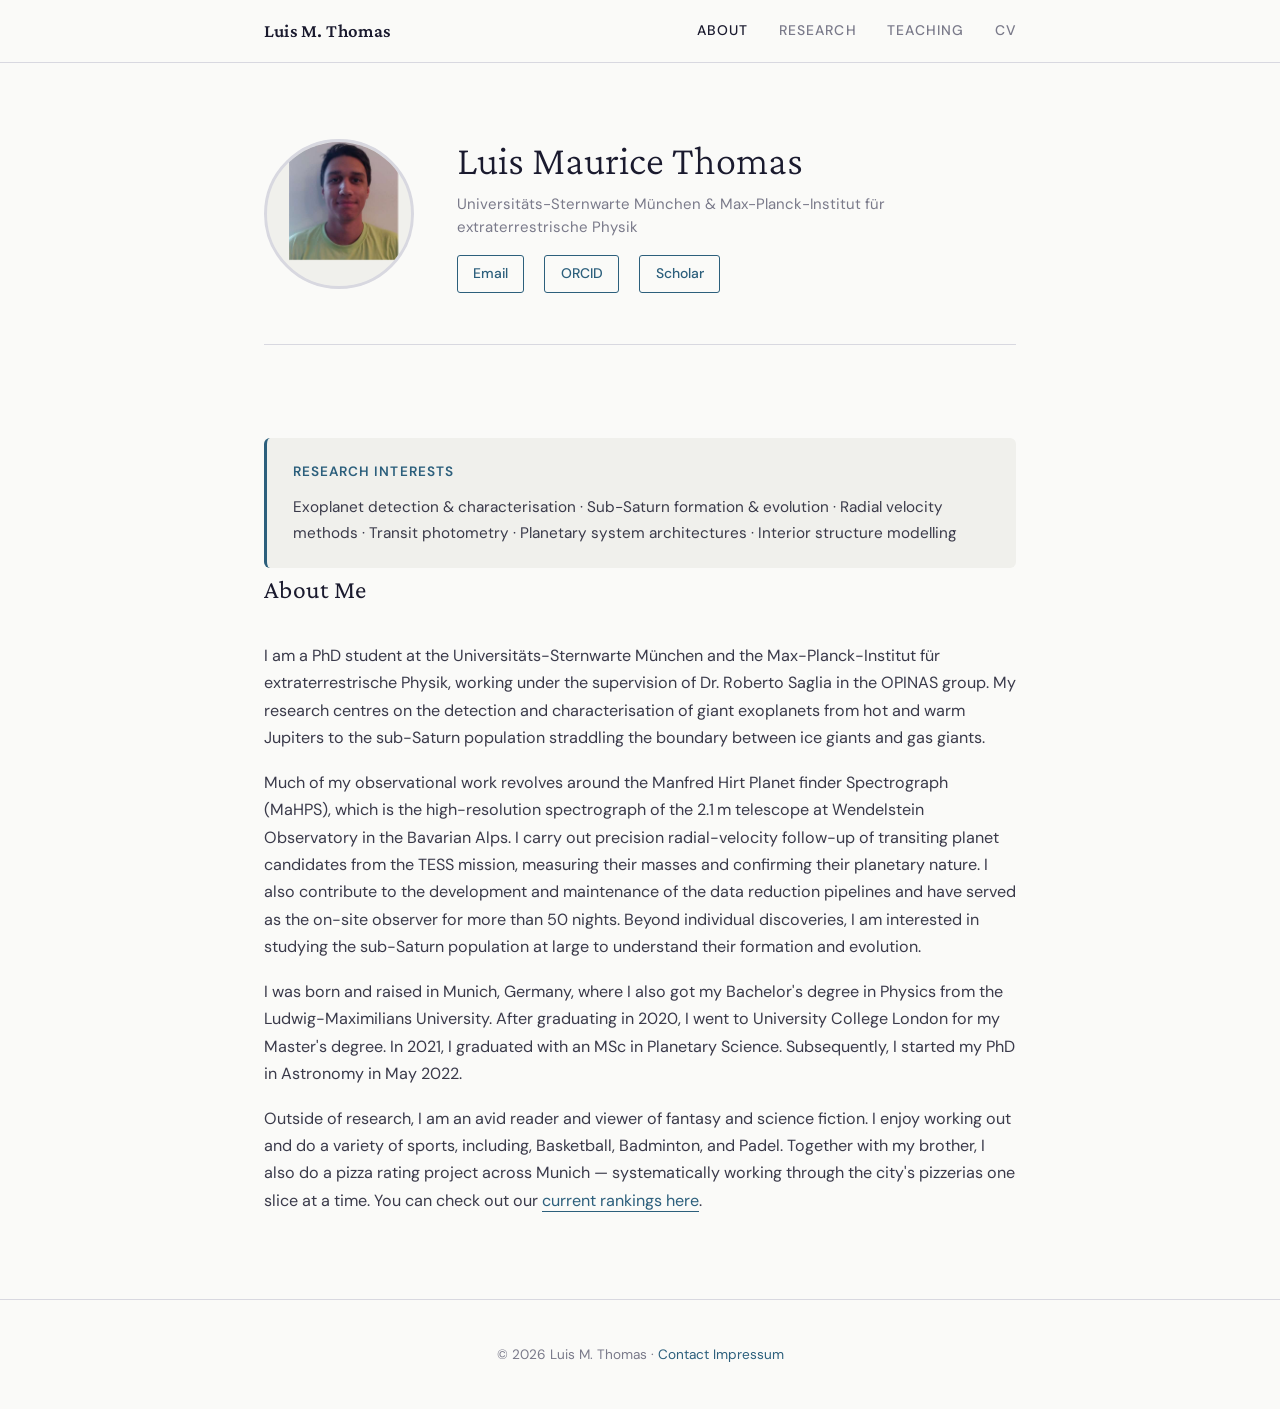
==== index.html @ b15a8b17 "Update navigation name from 'L. M. Thomas' to 'Luis M. Thomas'" ====
<!DOCTYPE html>
<html lang="en">
<head>
  <meta charset="UTF-8">
  <meta name="viewport" content="width=device-width, initial-scale=1.0">
  <title>Luis M. Thomas — Exoplanet Researcher</title>
  <meta name="description" content="PhD researcher in exoplanet detection and characterisation at LMU Munich and the Max Planck Institute for Extraterrestrial Physics.">
  <link rel="preconnect" href="https://fonts.googleapis.com">
  <link rel="preconnect" href="https://fonts.gstatic.com" crossorigin>
  <link href="https://fonts.googleapis.com/css2?family=Crimson+Pro:ital,wght@0,300;0,400;0,600;1,400&family=DM+Sans:wght@400;500;600&display=swap" rel="stylesheet">
  <link rel="stylesheet" href="style.css">
</head>
<body>

  <nav>
    <div class="nav-inner">
      <a href="index.html" class="nav-name">Luis M. Thomas</a>
      <div class="nav-links">
        <a href="index.html" class="active">About</a>
        <a href="research.html">Research</a>
        <a href="teaching.html">Teaching</a>
        <a href="Images/CV_LuisThomas.pdf" target="_blank">CV</a>
      </div>
    </div>
  </nav>

  <div class="container">

    <section class="hero" id="top">
      <div class="hero-grid fade-in">
        <div class="hero-photo">
          <img src="Images/Foto_LT.png" alt="Luis M. Thomas">
        </div>
        <div>
          <h1>Luis Maurice Thomas</h1>
          <div class="affiliation">
            Universitäts-Sternwarte München &amp; Max-Planck-Institut für extraterrestrische Physik
          </div>
          <div class="hero-links">
            <a href="mailto:lthomas@mpe.mpg.de">Email</a>
            <a href="https://orcid.org/0009-0006-1571-0306" target="_blank">ORCID</a>
            <a href="https://scholar.google.com/citations?user=QF1l3r8AAAAJ&hl=de" target="_blank">Scholar</a>
          </div>
        </div>
      </div>
    </section>

    <section class="about fade-in">
      <div class="research-interests">
        <h3>Research Interests</h3>
        <p>
          Exoplanet detection &amp; characterisation · Sub-Saturn formation &amp; evolution ·
          Radial velocity methods · Transit photometry · Planetary system architectures ·
          Interior structure modelling
        </p>
      </div>
      <h2 class="section-title">About Me</h2>
      <p>
        I am a PhD student at the Universitäts-Sternwarte München and the
        Max-Planck-Institut für extraterrestrische Physik, working under the supervision
        of Dr.&nbsp;Roberto Saglia in the OPINAS group. My research centres on the detection and
        characterisation of giant exoplanets from hot and warm Jupiters to the sub-Saturn population straddling the boundary between
        ice giants and gas giants.
      </p>
      <p>
        Much of my observational work revolves around the Manfred Hirt Planet finder Spectrograph (MaHPS), which is the high-resolution spectrograph of the 2.1&thinsp;m telescope at Wendelstein Observatory in the Bavarian Alps. 
        I carry out precision radial-velocity follow-up of transiting planet candidates from the TESS mission, measuring their masses and confirming their planetary nature. I also contribute to the development and maintenance of the data reduction pipelines and have served as the on-site observer for more than 50 nights.
        Beyond individual discoveries, I am interested in studying the sub-Saturn population at large to understand their formation and evolution.
        
      </p>
      <p>
        I was born and raised in Munich, Germany, where I also got my Bachelor's degree in Physics from the Ludwig-Maximilians University. 
        After graduating in 2020, I went to University College London for my Master's degree. In 2021, I graduated with an MSc in Planetary Science. 
        Subsequently, I started my PhD in Astronomy in May 2022. 
      </p>
      <p>
        Outside of research, I am an avid reader and viewer of fantasy and science fiction.
        I enjoy working out and do a variety of sports, including, Basketball, Badminton, and Padel. Together with my brother, I also do a pizza rating project across
        Munich — systematically working through the city's pizzerias one slice at a time.
        You can check out our <a href="Images/pizza_ranking.pdf" target="_blank" style="color: var(--accent); text-decoration: none; border-bottom: 1px solid var(--accent);">current rankings here</a>.
      </p>
    </section>

  </div>

  <footer>
    <div class="container">
      &copy; 2026 Luis M. Thomas ·
      <a href="mailto:lthomas@mpe.mpg.de">Contact</a>
      <a href="impressum.html">Impressum</a>
    </div>
  </footer>

  <script>
    document.addEventListener('DOMContentLoaded', () => {
      const observer = new IntersectionObserver((entries) => {
        entries.forEach(e => { if (e.isIntersecting) e.target.classList.add('visible'); });
      }, { threshold: 0.12 });
      document.querySelectorAll('.fade-in').forEach(el => observer.observe(el));
    });
  </script>
</body>
</html>
---- style.css ----
/* ── VARIABLES ── */
:root {
  --ink: #1a1a2e;
  --body: #3a3a4a;
  --muted: #7a7a8a;
  --rule: #d8d8e0;
  --bg: #fafaf8;
  --bg-alt: #f0f0ec;
  --accent: #2c5f7c;
  --accent-light: #e8f0f5;
  --serif: 'Crimson Pro', Georgia, serif;
  --sans: 'DM Sans', system-ui, sans-serif;
}

*, *::before, *::after { margin: 0; padding: 0; box-sizing: border-box; }
html { scroll-behavior: smooth; font-size: 17px; }

body {
  font-family: var(--sans);
  color: var(--body);
  background: var(--bg);
  line-height: 1.7;
  -webkit-font-smoothing: antialiased;
}

/* ── NAV ── */
nav {
  position: fixed;
  top: 0; left: 0; right: 0;
  z-index: 100;
  background: rgba(250, 250, 248, 0.92);
  backdrop-filter: blur(12px);
  border-bottom: 1px solid var(--rule);
}
nav .nav-inner {
  max-width: 820px;
  margin: 0 auto;
  padding: 0.9rem 2rem;
  display: flex;
  justify-content: space-between;
  align-items: center;
}
nav .nav-name {
  font-family: var(--serif);
  font-weight: 600;
  font-size: 1.1rem;
  color: var(--ink);
  text-decoration: none;
  letter-spacing: 0.01em;
}
nav .nav-links { display: flex; gap: 1.8rem; }
nav .nav-links a {
  font-size: 0.82rem;
  font-weight: 500;
  text-decoration: none;
  color: var(--muted);
  text-transform: uppercase;
  letter-spacing: 0.08em;
  transition: color 0.2s;
}
nav .nav-links a:hover,
nav .nav-links a.active { color: var(--ink); }

/* ── LAYOUT ── */
.container {
  max-width: 820px;
  margin: 0 auto;
  padding: 0 2rem;
}

section { padding: 4rem 0; }
section + section { border-top: 1px solid var(--rule); }

/* ── PAGE HEADER ── */
.page-header {
  padding-top: 7.5rem;
  padding-bottom: 2rem;
}
.page-header h1 {
  font-family: var(--serif);
  font-size: 2.2rem;
  font-weight: 300;
  color: var(--ink);
  line-height: 1.2;
}
.page-header .page-subtitle {
  font-size: 0.95rem;
  color: var(--muted);
  margin-top: 0.5rem;
}

/* ── HERO (index/about landing) ── */
.hero {
  padding-top: 8rem;
  padding-bottom: 3rem;
  border-bottom: none;
}
.hero-grid {
  display: grid;
  grid-template-columns: 150px 1fr;
  gap: 2.5rem;
  align-items: center;
}
.hero-photo {
  width: 150px;
  height: 150px;
  border-radius: 50%;
  background: var(--bg-alt);
  border: 3px solid var(--rule);
  display: flex;
  align-items: center;
  justify-content: center;
  font-size: 3rem;
  color: var(--muted);
  overflow: hidden;
}
.hero-photo img { width: 100%; height: 100%; object-fit: cover; }
.hero h1 {
  font-family: var(--serif);
  font-size: 2.4rem;
  font-weight: 300;
  color: var(--ink);
  line-height: 1.2;
  margin-bottom: 0.5rem;
}
.hero .subtitle {
  font-size: 1rem;
  color: var(--accent);
  font-weight: 500;
  margin-bottom: 0.6rem;
}
.hero .affiliation {
  font-size: 0.88rem;
  color: var(--muted);
  line-height: 1.5;
}
.hero .hero-links {
  margin-top: 1rem;
  display: flex;
  gap: 1.2rem;
  flex-wrap: wrap;
}
.hero .hero-links a {
  font-size: 0.82rem;
  font-weight: 500;
  text-decoration: none;
  color: var(--accent);
  border: 1px solid var(--accent);
  padding: 0.35rem 0.9rem;
  border-radius: 3px;
  transition: all 0.2s;
}
.hero .hero-links a:hover {
  background: var(--accent);
  color: #fff;
}

/* ── SECTION HEADINGS ── */
.section-title {
  font-family: var(--serif);
  font-size: 1.5rem;
  font-weight: 400;
  color: var(--ink);
  margin-bottom: 1.8rem;
  letter-spacing: 0.01em;
}

/* ── ABOUT (body text) ── */
.about p {
  margin-bottom: 1rem;
  font-size: 0.95rem;
}
.research-interests {
  margin-top: 1.5rem;
  padding: 1.3rem 1.5rem;
  background: var(--bg-alt);
  border-radius: 6px;
  border-left: 3px solid var(--accent);
}
.research-interests h3 {
  font-size: 0.8rem;
  font-weight: 600;
  text-transform: uppercase;
  letter-spacing: 0.08em;
  color: var(--accent);
  margin-bottom: 0.6rem;
}
.research-interests p {
  font-size: 0.9rem;
  margin-bottom: 0;
}

/* ── RESEARCH PAGE ── */
.research-block { padding: 3rem 0; }
.research-block + .research-block { border-top: 1px solid var(--rule); }
.research-block h2 {
  font-family: var(--serif);
  font-size: 1.4rem;
  font-weight: 400;
  color: var(--ink);
  margin-bottom: 1.2rem;
  line-height: 1.3;
}
.research-block p { font-size: 0.95rem; margin-bottom: 1rem; }
.research-block p:last-of-type { margin-bottom: 0; }
.research-block a {
  color: var(--accent);
  text-decoration: none;
  border-bottom: 1px solid transparent;
  transition: border-color 0.2s;
}
.research-block a:hover { border-bottom-color: var(--accent); }

.figure-group {
  display: grid;
  grid-template-columns: 1fr 1fr;
  gap: 1rem;
  margin: 1.5rem 0;
}
.figure-group.single { grid-template-columns: 1fr; max-width: 560px; }
.figure-slot {
  background: var(--bg-alt);
  border: 1px solid var(--rule);
  border-radius: 6px;
  overflow: hidden;
  margin: 1.5rem auto;
}
.figure-slot img { width: 100%; display: block; }
.figure-slot .placeholder {
  padding: 3rem 1.5rem;
  text-align: center;
  font-size: 0.82rem;
  color: var(--muted);
  font-style: italic;
}
.figure-slot figcaption {
  padding: 0.6rem 0.9rem;
  font-size: 0.78rem;
  color: var(--muted);
  border-top: 1px solid var(--rule);
  line-height: 1.45;
}

.paper-ref {
  display: inline-flex;
  align-items: center;
  gap: 0.3rem;
  font-size: 0.82rem;
  font-weight: 500;
  color: var(--accent);
  text-decoration: none;
  background: var(--accent-light);
  padding: 0.2rem 0.6rem;
  border-radius: 3px;
  border-bottom: none !important;
  transition: background 0.2s;
  margin: 0.15rem 0.1rem;
}
.paper-ref:hover { background: #d4e6ef; border-bottom: none !important; }

/* ── TEACHING PAGE ── */
.teaching-section { margin-bottom: 2.8rem; }
.teaching-section:last-child { margin-bottom: 0; }
.teaching-heading {
  font-family: var(--serif);
  font-size: 1.25rem;
  font-weight: 400;
  color: var(--ink);
  margin-bottom: 1.2rem;
}
.teaching-list {
  list-style: none;
  padding: 0;
}
.teaching-list li {
  position: relative;
  padding: 0.8rem 0 0.8rem 1.2rem;
  font-size: 0.92rem;
  border-bottom: 1px solid var(--rule);
}
.teaching-list li:last-child { border-bottom: none; }
.teaching-list li::before {
  content: '';
  position: absolute;
  left: 0;
  top: 1.15rem;
  width: 5px;
  height: 5px;
  border-radius: 50%;
  background: var(--accent);
}
.teaching-list a {
  color: var(--accent);
  text-decoration: none;
  border-bottom: 1px solid transparent;
  transition: border-color 0.2s;
}
.teaching-list a:hover { border-bottom-color: var(--accent); }

.mentee-entry {
  padding: 1rem 0;
  border-bottom: 1px solid var(--rule);
}
.mentee-entry:last-child { border-bottom: none; }
.mentee-name {
  font-weight: 600;
  color: var(--ink);
  font-size: 0.95rem;
}
.mentee-current {
  font-size: 0.82rem;
  color: var(--muted);
  margin-top: 0.15rem;
}
.mentee-project {
  font-size: 0.88rem;
  margin-top: 0.3rem;
}
.mentee-project .type {
  font-weight: 500;
  color: var(--body);
}
.mentee-project .dates {
  font-size: 0.82rem;
  color: var(--muted);
}

/* ── FOOTER ── */
footer {
  padding: 2.5rem 0;
  border-top: 1px solid var(--rule);
  text-align: center;
  font-size: 0.8rem;
  color: var(--muted);
}
footer a { color: var(--accent); text-decoration: none; }
footer a:hover { text-decoration: underline; }

/* ── ANIMATIONS ── */
.fade-in {
  opacity: 0;
  transform: translateY(14px);
  transition: opacity 0.5s ease, transform 0.5s ease;
}
.fade-in.visible { opacity: 1; transform: translateY(0); }

/* ── RESPONSIVE ── */
@media (max-width: 640px) {
  html { font-size: 15px; }
  .hero-grid {
    grid-template-columns: 1fr;
    text-align: center;
    justify-items: center;
  }
  .hero .hero-links { justify-content: center; }
  nav .nav-links { gap: 1rem; }
  nav .nav-links a { font-size: 0.75rem; }
  .figure-group { grid-template-columns: 1fr; }
}
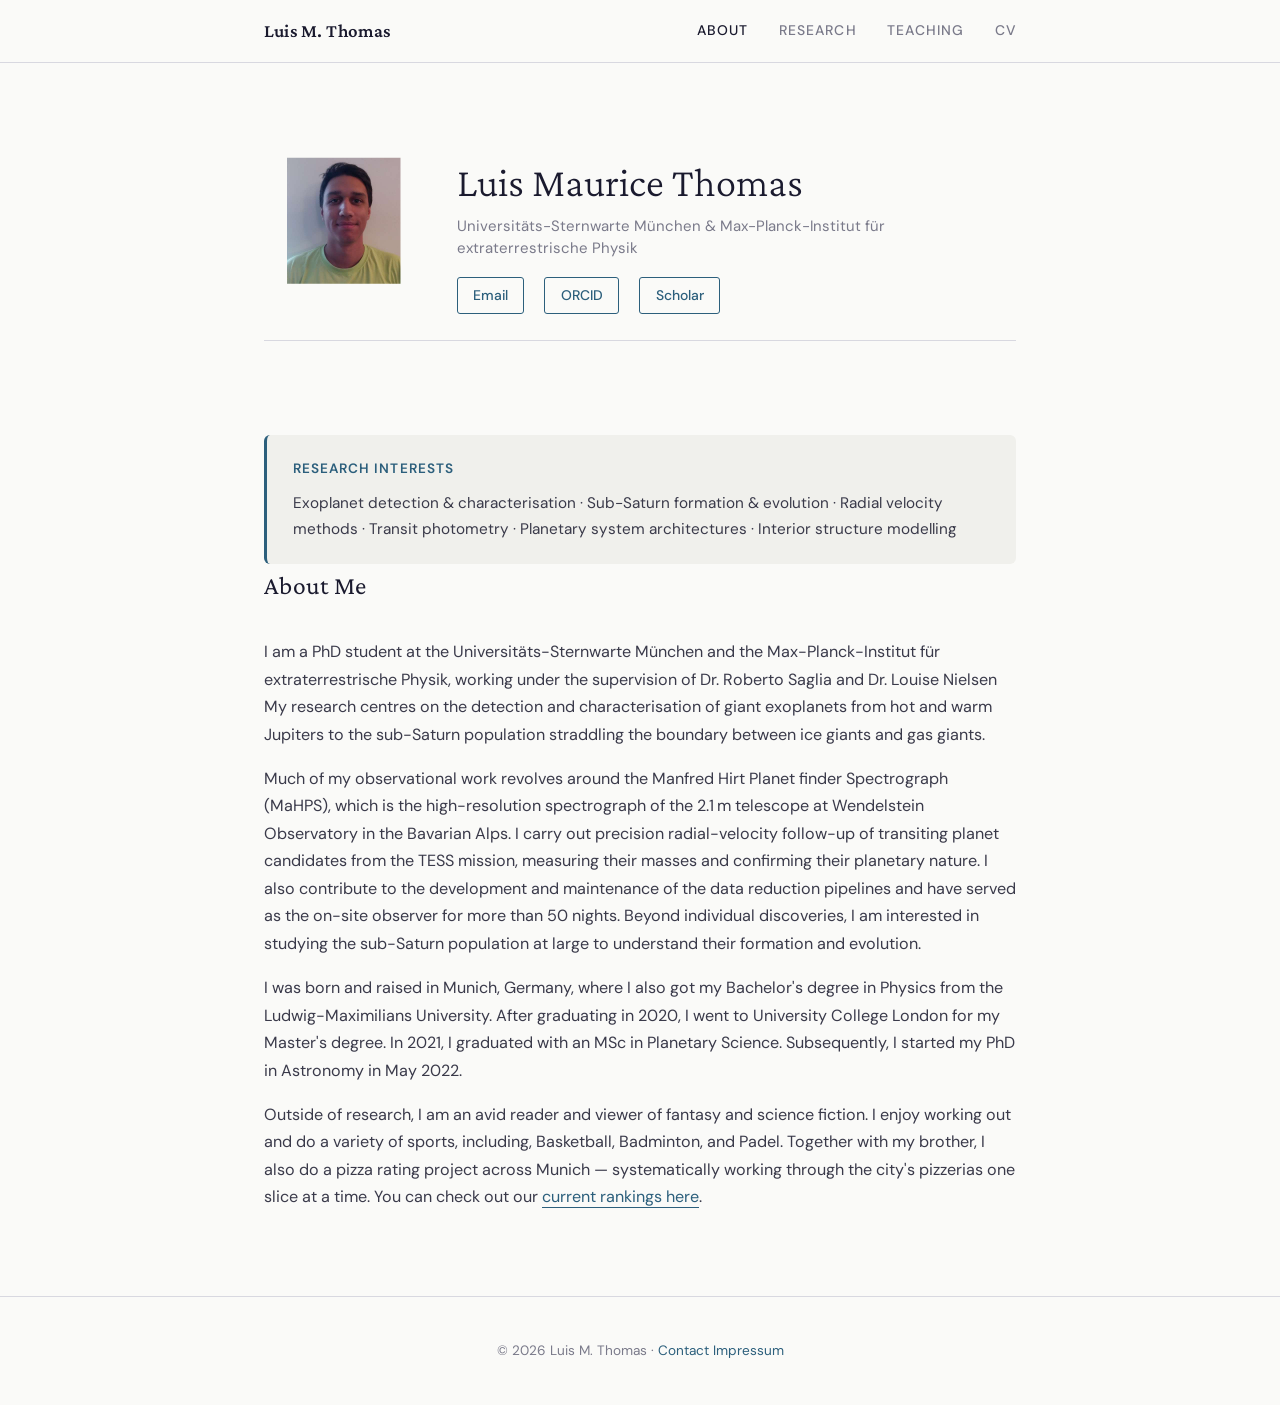
==== commit 202bc38a: "Fix author attribution in About Me section" ====
--- a/index.html
+++ b/index.html
@@ -5,6 +5,7 @@
   <meta name="viewport" content="width=device-width, initial-scale=1.0">
   <title>Luis M. Thomas — Exoplanet Researcher</title>
   <meta name="description" content="PhD researcher in exoplanet detection and characterisation at LMU Munich and the Max Planck Institute for Extraterrestrial Physics.">
+  <meta name="google-site-verification" content="ayD5KF917jxEvNdZZ9BDGF9L7ErZldsMIMGQnNhTNCA" />
   <link rel="preconnect" href="https://fonts.googleapis.com">
   <link rel="preconnect" href="https://fonts.gstatic.com" crossorigin>
   <link href="https://fonts.googleapis.com/css2?family=Crimson+Pro:ital,wght@0,300;0,400;0,600;1,400&family=DM+Sans:wght@400;500;600&display=swap" rel="stylesheet">
@@ -58,7 +59,7 @@
       <p>
         I am a PhD student at the Universitäts-Sternwarte München and the
         Max-Planck-Institut für extraterrestrische Physik, working under the supervision
-        of Dr.&nbsp;Roberto Saglia in the OPINAS group. My research centres on the detection and
+        of Dr.&nbsp;Roberto Saglia and Dr.&nbsp;Louise Nielsen My research centres on the detection and
         characterisation of giant exoplanets from hot and warm Jupiters to the sub-Saturn population straddling the boundary between
         ice giants and gas giants.
       </p>
--- a/style.css
+++ b/style.css
@@ -74,7 +74,7 @@
 /* ── PAGE HEADER ── */
 .page-header {
   padding-top: 7.5rem;
-  padding-bottom: 2rem;
+  padding-bottom: 0.25rem;   /* was 2rem */
 }
 .page-header h1 {
   font-family: var(--serif);
@@ -85,14 +85,14 @@
 }
 .page-header .page-subtitle {
   font-size: 0.95rem;
-  color: var(--muted);
+  color: var(--body);        /* was var(--muted) */
   margin-top: 0.5rem;
 }
 
 /* ── HERO (index/about landing) ── */
 .hero {
   padding-top: 8rem;
-  padding-bottom: 3rem;
+  padding-bottom: 0.25rem;    /* was 3rem */
   border-bottom: none;
 }
 .hero-grid {
@@ -103,10 +103,8 @@
 }
 .hero-photo {
   width: 150px;
-  height: 150px;
-  border-radius: 50%;
-  background: var(--bg-alt);
-  border: 3px solid var(--rule);
+  background: transparent;
+  border-radius: 6px;
   display: flex;
   align-items: center;
   justify-content: center;
@@ -114,7 +112,7 @@
   color: var(--muted);
   overflow: hidden;
 }
-.hero-photo img { width: 100%; height: 100%; object-fit: cover; }
+.hero-photo img { width: 100%; display: block; }
 .hero h1 {
   font-family: var(--serif);
   font-size: 2.4rem;
@@ -217,7 +215,7 @@
   gap: 1rem;
   margin: 1.5rem 0;
 }
-.figure-group.single { grid-template-columns: 1fr; max-width: 560px; }
+.figure-group.single { grid-template-columns: 1fr; }
 .figure-slot {
   background: var(--bg-alt);
   border: 1px solid var(--rule);
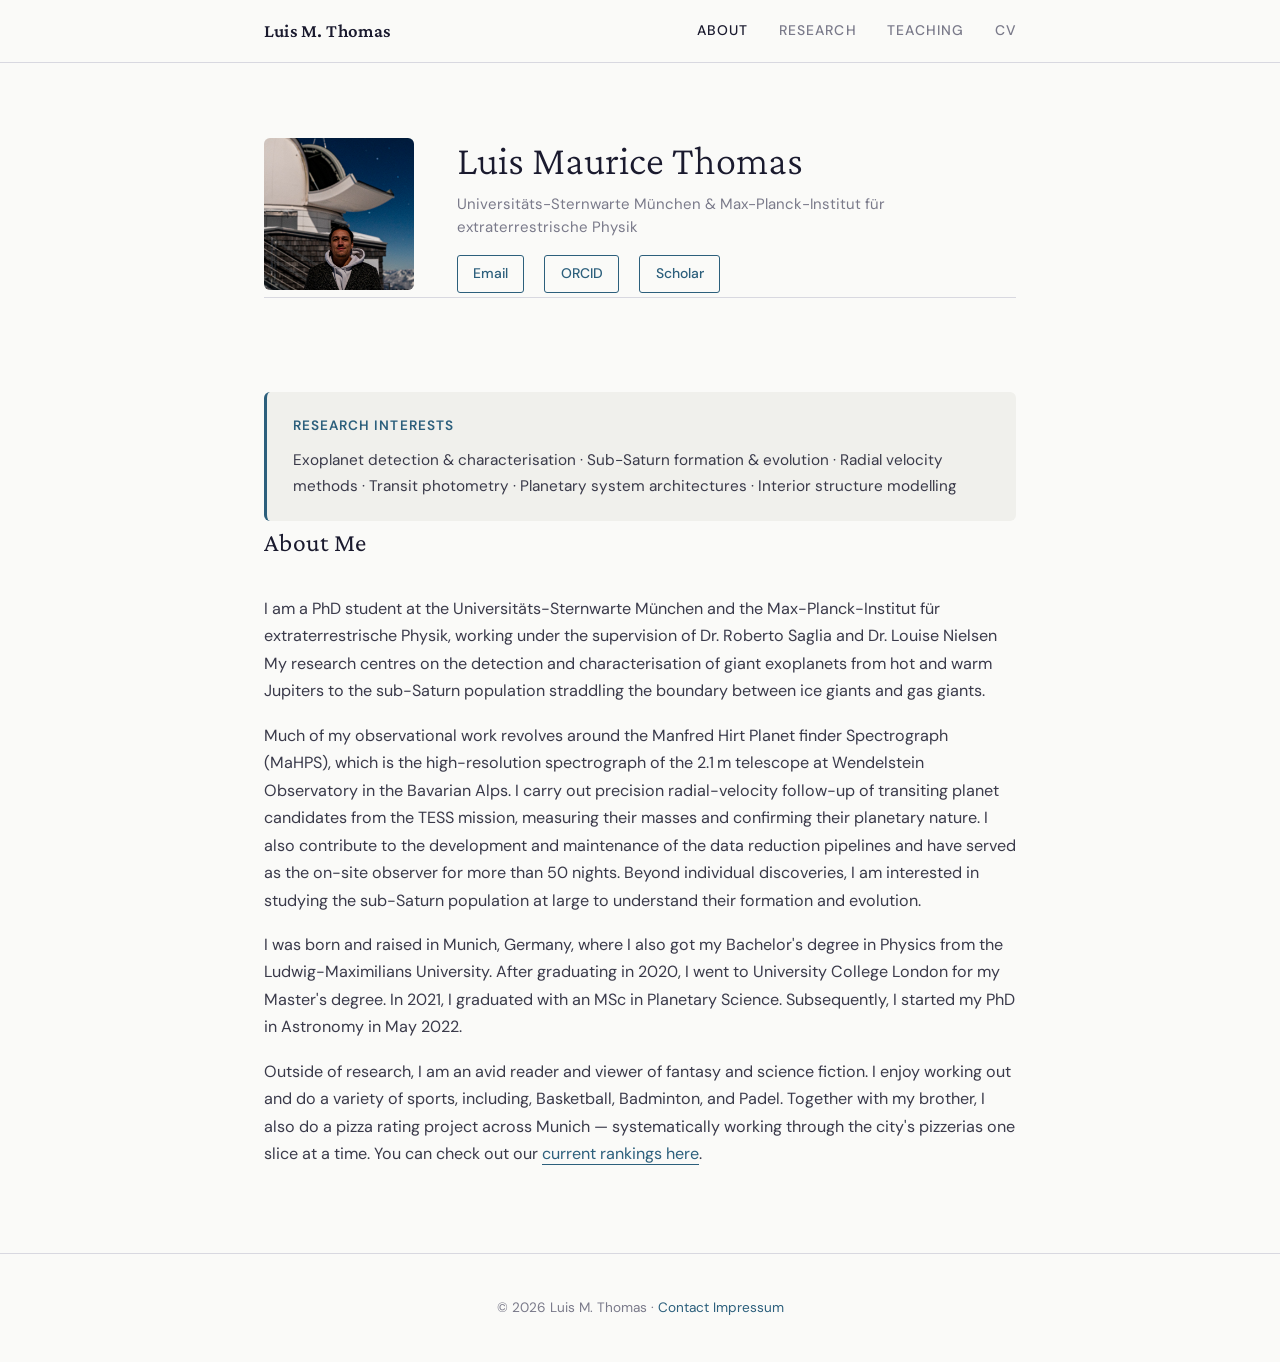
==== commit cacaf97c: "Update hero image in index.html" ====
--- a/index.html
+++ b/index.html
@@ -30,7 +30,7 @@
     <section class="hero" id="top">
       <div class="hero-grid fade-in">
         <div class="hero-photo">
-          <img src="Images/Foto_LT.png" alt="Luis M. Thomas">
+          <img src="Images/WST_photo.JPG" alt="Luis M. Thomas">
         </div>
         <div>
           <h1>Luis Maurice Thomas</h1>
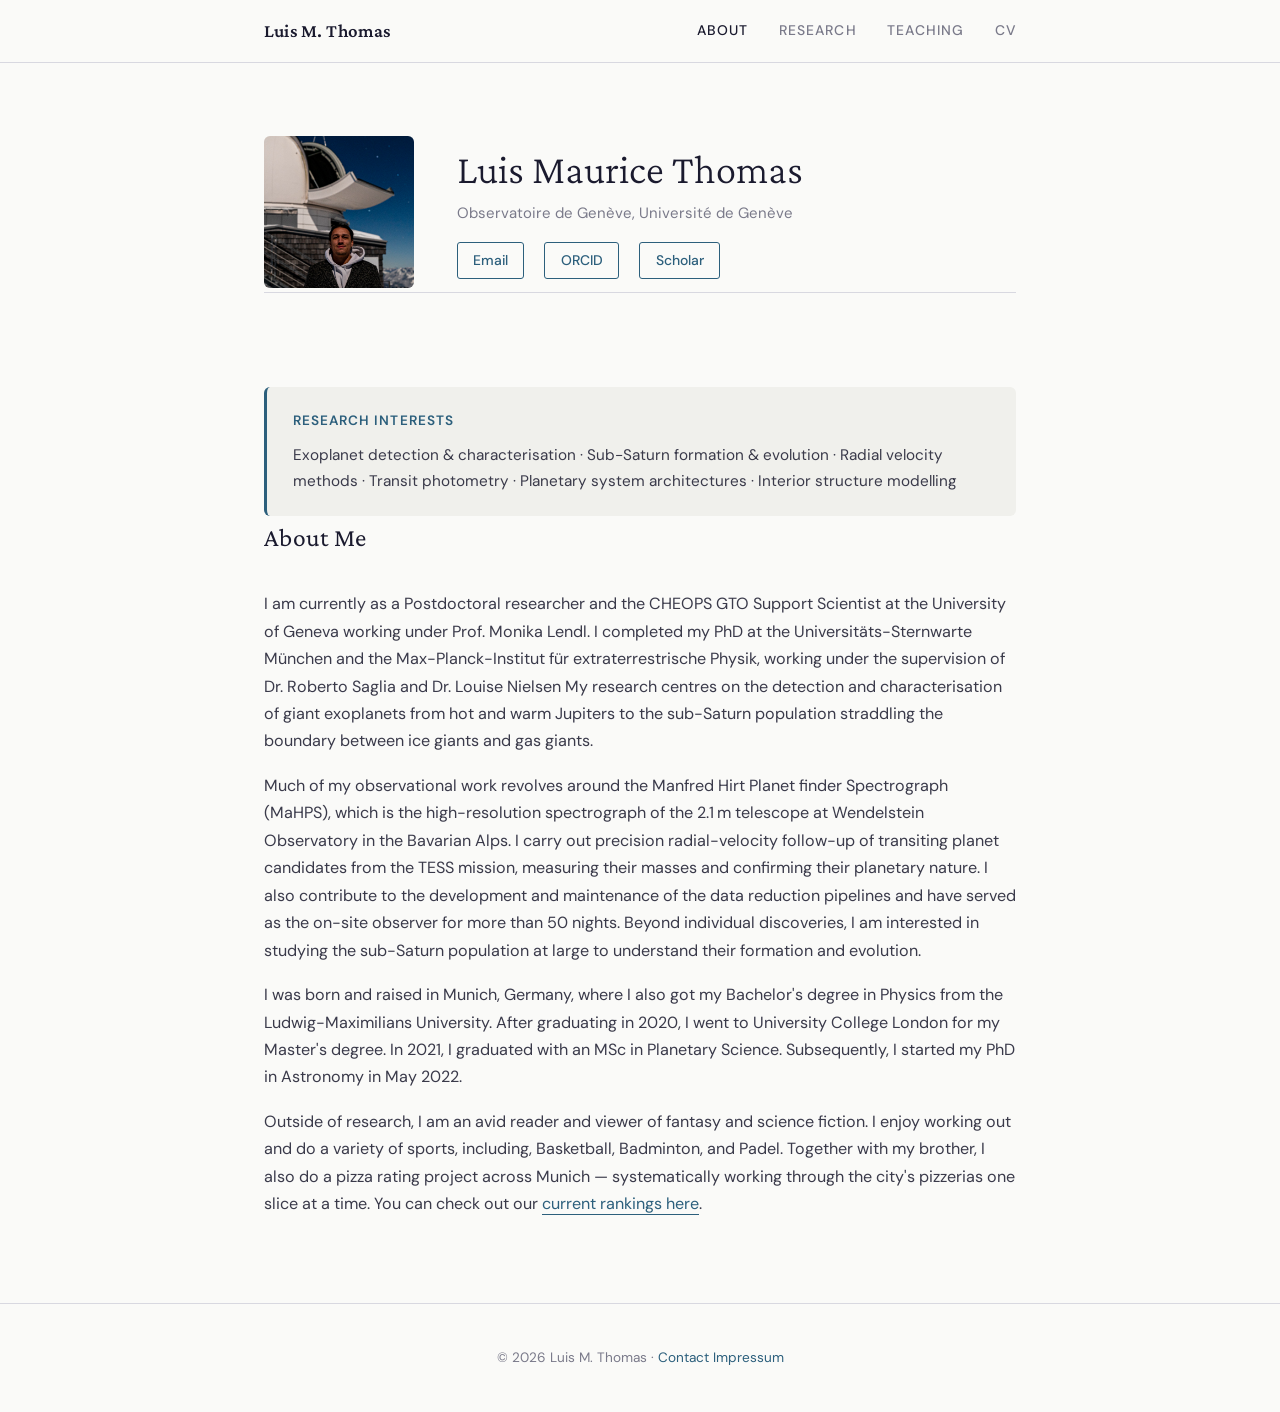
==== commit c19872e0: "Change affiliation and update current role Updated affiliation and current position details." ====
--- a/index.html
+++ b/index.html
@@ -20,7 +20,7 @@
         <a href="index.html" class="active">About</a>
         <a href="research.html">Research</a>
         <a href="teaching.html">Teaching</a>
-        <a href="Images/CV_LuisThomas.pdf" target="_blank">CV</a>
+        <a href="Images/CV_LT.pdf" target="_blank">CV</a>
       </div>
     </div>
   </nav>
@@ -35,10 +35,10 @@
         <div>
           <h1>Luis Maurice Thomas</h1>
           <div class="affiliation">
-            Universitäts-Sternwarte München &amp; Max-Planck-Institut für extraterrestrische Physik
+            Observatoire de Genève, Université de Genève
           </div>
           <div class="hero-links">
-            <a href="mailto:lthomas@mpe.mpg.de">Email</a>
+            <a href="mailto:luis.thomas@unige.ch">Email</a>
             <a href="https://orcid.org/0009-0006-1571-0306" target="_blank">ORCID</a>
             <a href="https://scholar.google.com/citations?user=QF1l3r8AAAAJ&hl=de" target="_blank">Scholar</a>
           </div>
@@ -57,7 +57,8 @@
       </div>
       <h2 class="section-title">About Me</h2>
       <p>
-        I am a PhD student at the Universitäts-Sternwarte München and the
+        I am currently as a Postdoctoral researcher and the CHEOPS GTO Support Scientist at the University of Geneva working under Prof. Monika Lendl.
+        I completed my PhD at the Universitäts-Sternwarte München and the
         Max-Planck-Institut für extraterrestrische Physik, working under the supervision
         of Dr.&nbsp;Roberto Saglia and Dr.&nbsp;Louise Nielsen My research centres on the detection and
         characterisation of giant exoplanets from hot and warm Jupiters to the sub-Saturn population straddling the boundary between
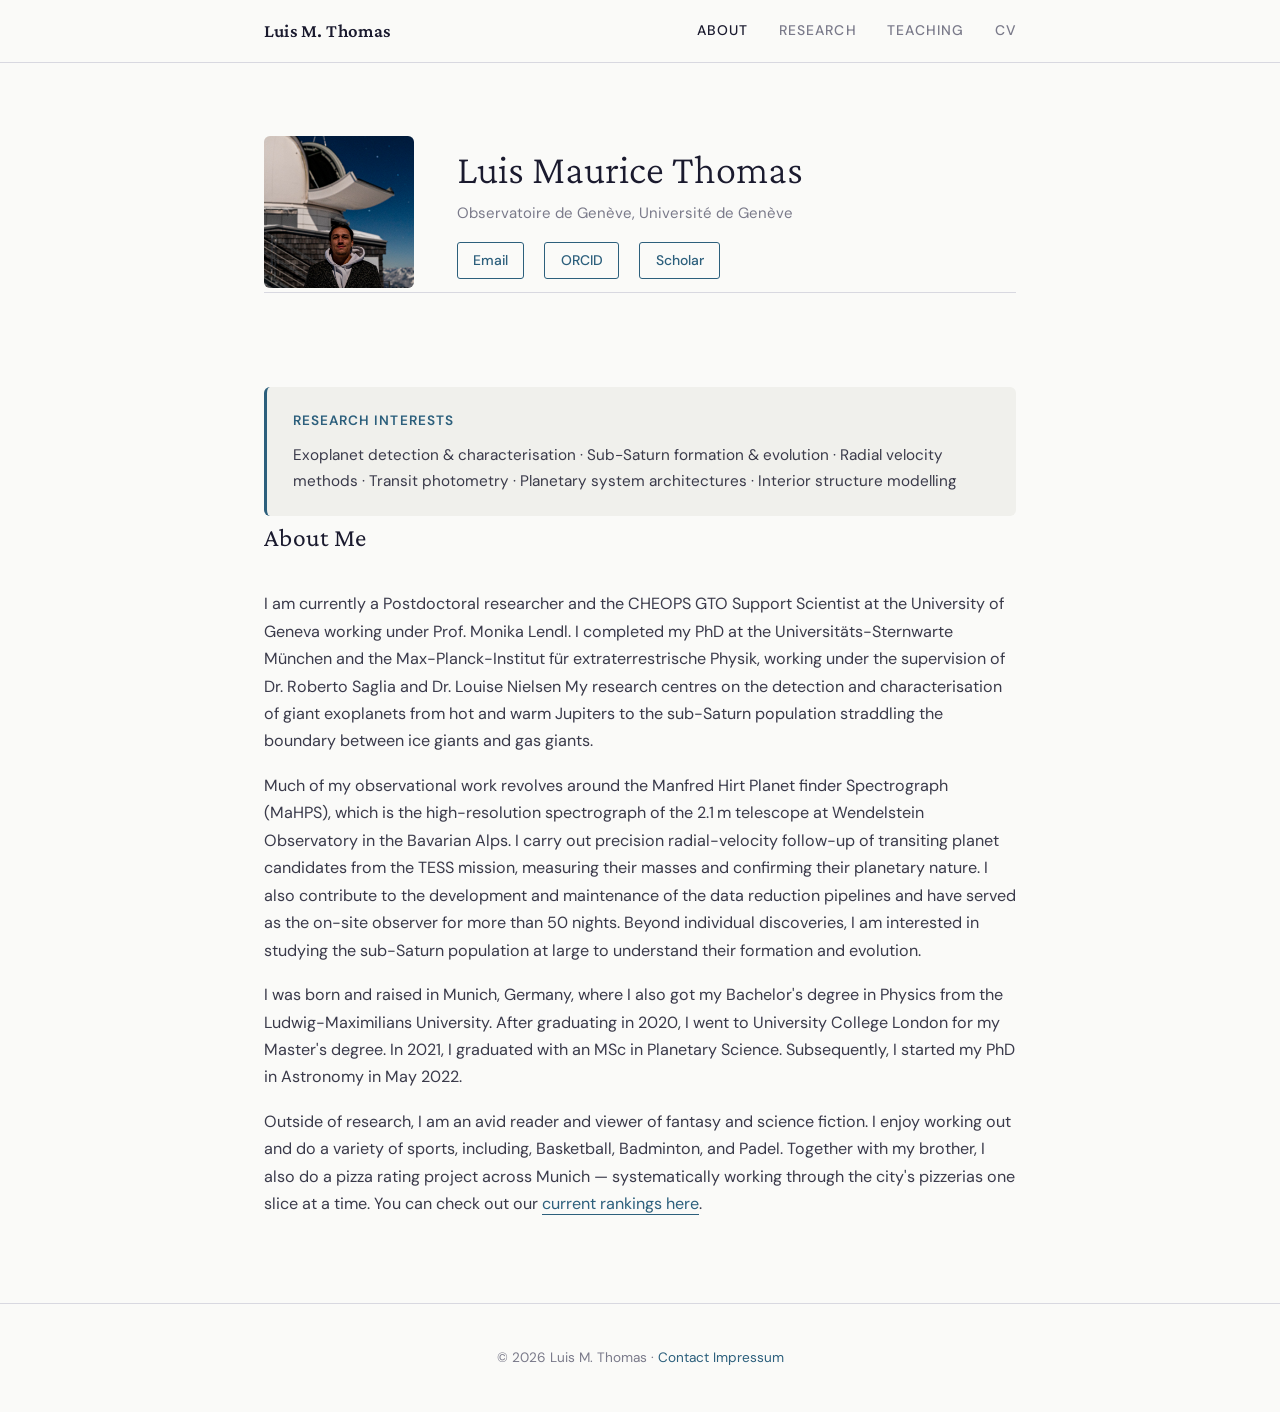
==== commit ba4c9d68: "Fix grammatical error in About Me section" ====
--- a/index.html
+++ b/index.html
@@ -57,7 +57,7 @@
       </div>
       <h2 class="section-title">About Me</h2>
       <p>
-        I am currently as a Postdoctoral researcher and the CHEOPS GTO Support Scientist at the University of Geneva working under Prof. Monika Lendl.
+        I am currently a Postdoctoral researcher and the CHEOPS GTO Support Scientist at the University of Geneva working under Prof. Monika Lendl.
         I completed my PhD at the Universitäts-Sternwarte München and the
         Max-Planck-Institut für extraterrestrische Physik, working under the supervision
         of Dr.&nbsp;Roberto Saglia and Dr.&nbsp;Louise Nielsen My research centres on the detection and
